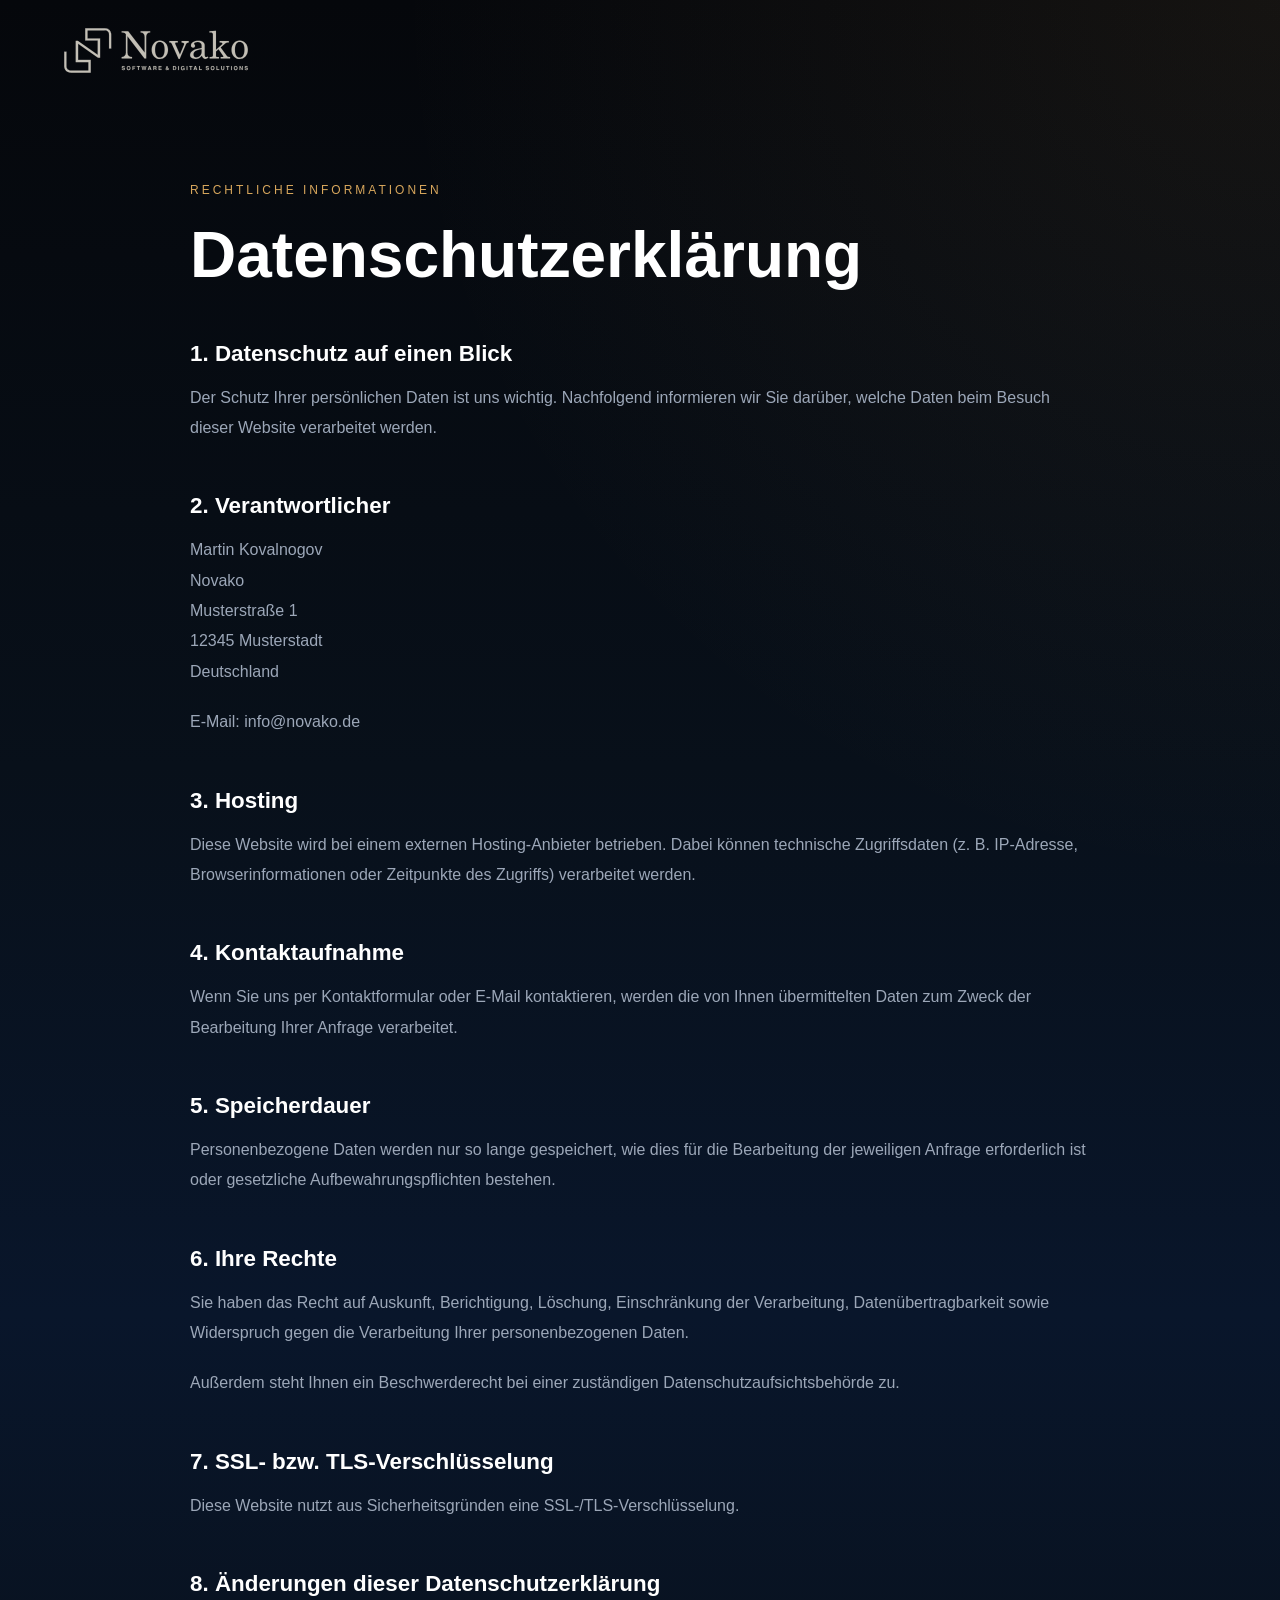
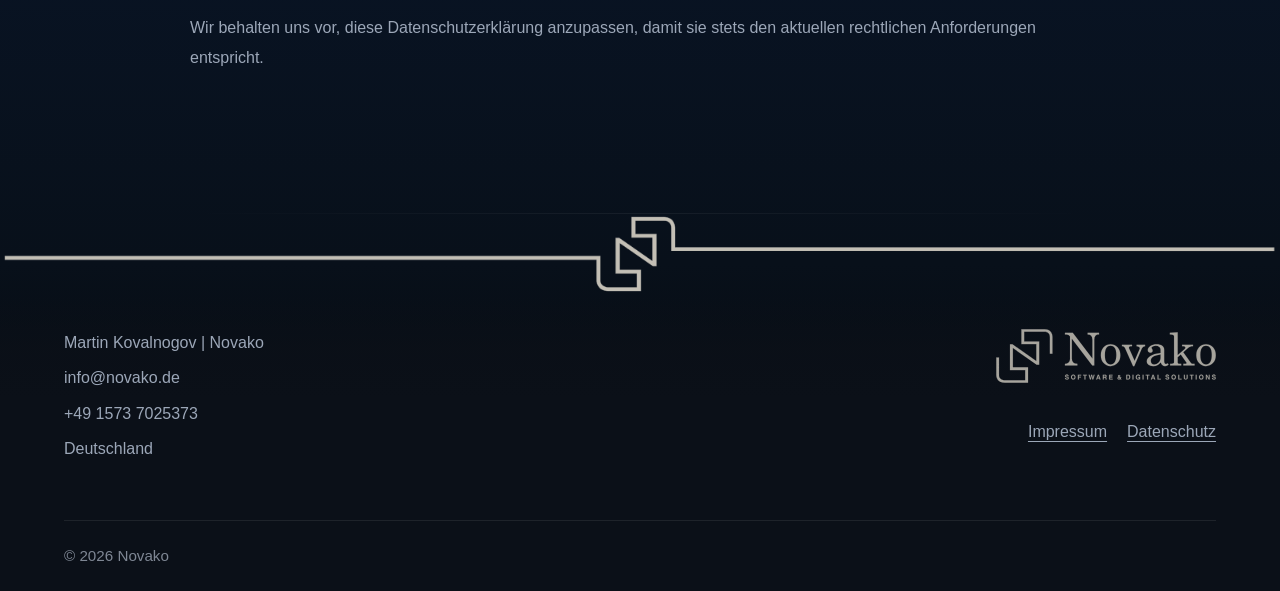
==== datenschutz.html @ 10e4d419 "Add files via upload" ====
<!DOCTYPE html>
<html lang="de">
<head>
    <meta charset="UTF-8">
    <meta name="viewport" content="width=device-width, initial-scale=1.0">
    <title>Datenschutzerklärung | Novako</title>

    <link rel="stylesheet" href="index.css">
</head>
<body>

<header class="header">

    <div class="container header-container">

        <a href="index.html" class="logo">
            <img src="bilder/novako-logo-vektorisiert.svg" alt="Novako">
        </a>

    </div>

</header>

<section class="legal-page">

    <div class="container legal-container">

        <span class="section-label">
            RECHTLICHE INFORMATIONEN
        </span>

        <h1>Datenschutzerklärung</h1>

        <div class="legal-content">

            <h2>1. Datenschutz auf einen Blick</h2>

            <p>
                Der Schutz Ihrer persönlichen Daten ist uns wichtig.
                Nachfolgend informieren wir Sie darüber, welche Daten
                beim Besuch dieser Website verarbeitet werden.
            </p>

            <h2>2. Verantwortlicher</h2>

            <p>
                Martin Kovalnogov<br>
                Novako<br>
                Musterstraße 1<br>
                12345 Musterstadt<br>
                Deutschland
            </p>

            <p>
                E-Mail: info@novako.de
            </p>

            <h2>3. Hosting</h2>

            <p>
                Diese Website wird bei einem externen Hosting-Anbieter
                betrieben. Dabei können technische Zugriffsdaten
                (z. B. IP-Adresse, Browserinformationen oder Zeitpunkte
                des Zugriffs) verarbeitet werden.
            </p>

            <h2>4. Kontaktaufnahme</h2>

            <p>
                Wenn Sie uns per Kontaktformular oder E-Mail kontaktieren,
                werden die von Ihnen übermittelten Daten zum Zweck der
                Bearbeitung Ihrer Anfrage verarbeitet.
            </p>

            <h2>5. Speicherdauer</h2>

            <p>
                Personenbezogene Daten werden nur so lange gespeichert,
                wie dies für die Bearbeitung der jeweiligen Anfrage
                erforderlich ist oder gesetzliche Aufbewahrungspflichten
                bestehen.
            </p>

            <h2>6. Ihre Rechte</h2>

            <p>
                Sie haben das Recht auf Auskunft, Berichtigung,
                Löschung, Einschränkung der Verarbeitung,
                Datenübertragbarkeit sowie Widerspruch gegen die
                Verarbeitung Ihrer personenbezogenen Daten.
            </p>

            <p>
                Außerdem steht Ihnen ein Beschwerderecht bei einer
                zuständigen Datenschutzaufsichtsbehörde zu.
            </p>

            <h2>7. SSL- bzw. TLS-Verschlüsselung</h2>

            <p>
                Diese Website nutzt aus Sicherheitsgründen eine
                SSL-/TLS-Verschlüsselung.
            </p>

            <h2>8. Änderungen dieser Datenschutzerklärung</h2>

            <p>
                Wir behalten uns vor, diese Datenschutzerklärung
                anzupassen, damit sie stets den aktuellen rechtlichen
                Anforderungen entspricht.
            </p>

        </div>

    </div>

</section>

<!-- FOOTER DIVIDER -->

    <div class="footer-divider">
        <img src="bilder/doc-fußzeile-novako.png" alt="">
    </div>

    <!-- FOOTER -->

    <footer>

    <div class="container footer-main">

        <div class="footer-left">

            <p>Martin Kovalnogov | Novako</p>
            <p>info@novako.de</p>
            <p>+49 1573 7025373</p>
            <p>Deutschland</p>

        </div>

        <div class="footer-right">

            <img src="bilder/novako-logo-vektorisiert.svg" alt="Novako">

            <div class="footer-right-links">
                <a href="impressum.html">Impressum</a>
                <a href="datenschutz.html">Datenschutz</a>
            </div>

        </div>

    </div>

    <div class="footer-bottom">

        <div class="container">
            <p>© 2026 Novako</p>
        </div>

    </div>

</footer>

</body>
</html>
---- index.css ----
/* ========================================
   RESET
======================================== */

*{
    margin:0;
    padding:0;
    box-sizing:border-box;
}

html{
    scroll-behavior:smooth;
}

/* ========================================
   HEADER
======================================== */

.header{
    position:absolute;
    top:0;
    left:0;
    width:100%;
    z-index:100;
}

.header-container{
    display:flex;
    align-items:center;
    height:100px;
}

.logo{
    display:flex;
    align-items:center;
}

.logo img{
    height:45px;
    width:auto;
}

body{

    font-family:"Segoe UI",sans-serif;

    background:
        radial-gradient(
            circle at top right,
            rgba(215,166,92,.08),
            transparent 35%
        ),

        linear-gradient(
            180deg,
            #05070b 0%,
            #08101a 35%,
            #09162b 60%,
            #08101a 85%,
            #05070b 100%
        );

    color:#fff;

    line-height:1.7;

    overflow-x:hidden;
}

/* ========================================
   GLOBAL
======================================== */

:root{

    --bg:#05070b;
    --bg-secondary:#0b1018;

    --card:#0c121c;

    --gold:#d7a65c;
    --gold-hover:#e0b675;

    --text:#ffffff;
    --text-secondary:#9ca7b8;

    --border:rgba(255,255,255,0.08);

    --container:1300px;
}

.problems,
.services,
.approach,
.why-novako{
    background:none;
}

.container{
    width:min(90%, var(--container));
    margin:auto;
}

section{
    padding:120px 0;
    position:relative;
}

section::after{

    content:"";

    position:absolute;

    bottom:0;
    left:50%;

    transform:translateX(-50%);

    width:70%;

    height:1px;

    background:
    linear-gradient(
        90deg,
        transparent,
        rgba(255,255,255,.06),
        transparent
    );
}

.section-label{
    display:block;
    color:var(--gold);
    font-size:.75rem;
    letter-spacing:3px;
    margin-bottom:20px;
}

h1{
    font-size:clamp(3rem,5vw,5rem);
    line-height:1.1;
    font-weight:700;
}

h2{
    font-size:clamp(2rem,3vw,3rem);
    line-height:1.2;
    margin-bottom:25px;
}

h3{
    font-size:1.2rem;
    margin-bottom:15px;
}

span{
    transition:.3s;
}

h1 span,
h2 span{
    color:var(--gold);
}

p{
    color:var(--text-secondary);
}

img{
    width:100%;
    display:block;
}

/* ========================================
   HERO
======================================== */

.hero{
    min-height:100vh;
    display:flex;
    align-items:center;
    position:relative;
}

.hero::before{
    content:"";
    position:absolute;
    inset:0;

    background:
    radial-gradient(circle at top right,
    rgba(215,166,92,.15),
    transparent 35%);

    pointer-events:none;
}

.hero-kicker{

    display:block;

    color:var(--gold);

    font-size:.85rem;

    letter-spacing:3px;

    margin-bottom:25px;

    font-weight:600;
}

.hero h1{

    font-size:clamp(3rem, 4.5vw, 5rem);

    line-height:1.05;

    max-width:700px;
}

.hero-content{
    display:grid;
    grid-template-columns:1fr 1fr;
    gap:80px;
    align-items:center;
}

.hero-text p{
    max-width:650px;
    margin:30px 0;
    font-size:1.1rem;
}

.hero-buttons{
    display:flex;
    gap:20px;
    margin-bottom:40px;
}

.btn-primary{

    display:inline-flex;
    align-items:center;
    justify-content:center;

    padding:18px 34px;

    background:var(--gold);

    color:#05070b;

    text-decoration:none;

    font-weight:700;

    border-radius:14px;

    box-shadow:
        0 10px 30px rgba(215,166,92,.18);

    transition:.3s;
}

.btn-primary:hover{

    background:var(--gold-hover);

    transform:translateY(-2px);

    box-shadow:
        0 16px 40px rgba(215,166,92,.25);
}

.btn-secondary{

    display:inline-flex;
    align-items:center;

    padding:18px 28px;

    background:
        rgba(255,255,255,.02);

    border:1px solid rgba(255,255,255,.08);

    color:#d5dbe4;

    text-decoration:none;

    border-radius:14px;

    backdrop-filter:blur(10px);

    transition:.3s;
}

.btn-secondary:hover{

    transform:translateY(-2px);

    border-color:
        rgba(215,166,92,.25);

    color:#fff;

    background:
        rgba(255,255,255,.04);
}

.hero-benefits{
    display:flex;
    gap:30px;
    flex-wrap:wrap;
}

.hero-benefits span{
    color:var(--text-secondary);
    font-size:.95rem;
}

.hero-image{
    display:flex;
    justify-content:center;
    align-items:center;
}

.hero-image img{
    width:60%;
    max-width:500px;
}

/* ========================================
   PROBLEMS
======================================== */

.problems .service-card{

    border-top:3px solid #8f4c4c;
}

.problems .service-card:hover{

    border-top-color:#b96363;

    border-right-color:rgba(185,99,99,.3);
    border-bottom-color:rgba(185,99,99,.3);
    border-left-color:rgba(185,99,99,.3);
}

/* ========================================
   SERVICES
======================================== */

.services h2{
    text-align:left;
    margin-bottom:70px;
}

.services .section-label{
    text-align:left;
}

.service-grid{
    display:grid;
    grid-template-columns:repeat(4,1fr);
    gap:25px;
}

.service-card{

    background:
    linear-gradient(
        180deg,
        rgba(255,255,255,.02),
        rgba(255,255,255,.01)
    );

    border:1px solid var(--border);
    border-top:3px solid var(--gold);

    border-radius:18px;

    padding:40px 35px;

    text-align:left;

    transition:.3s;
}

.service-card:hover{

    transform:translateY(-8px);

    border-top-color:var(--gold-hover);

    border-right-color:rgba(215,166,92,.3);
    border-bottom-color:rgba(215,166,92,.3);
    border-left-color:rgba(215,166,92,.3);
}

.service-card h3{

    font-size:1.45rem;

    line-height:1.35;

    margin-bottom:20px;

    color:#fff;
}

.service-card p{

    font-size:1rem;

    color:var(--text-secondary);

    line-height:1.8;
}

/* ========================================
   APPROACH
======================================== */

.approach-grid{

    display:grid;
    grid-template-columns:1fr 1fr;

    gap:100px;

    align-items:start;
}

.approach-content p{

    max-width:550px;

    margin-top:30px;

    font-size:1.05rem;
}

.approach-process{

    display:flex;
    flex-direction:column;

    gap:25px;
}

.process-card{

    display:flex;

    align-items:center;

    gap:25px;

    padding:30px;

    border:1px solid var(--border);

    border-radius:18px;

    background:
    linear-gradient(
        180deg,
        rgba(255,255,255,.02),
        rgba(255,255,255,.01)
    );

    transition:.3s;
}

.process-card:hover{

    transform:translateY(-4px);

    border-color:
    rgba(215,166,92,.3);
}

.process-number{

    color:rgba(215,166,92,.85);

    font-size:3rem;

    font-weight:800;

    line-height:1;

    min-width:80px;
}

.process-card h3{

    margin-bottom:8px;

    color:#fff;
}

.process-card p{

    color:var(--text-secondary);

    margin:0;
}

.approach-benefits{

    margin-top:40px;

    display:flex;
    flex-direction:column;
    gap:16px;
}

.benefit-item{

    color:#d7a65c;

    font-weight:600;

    font-size:1rem;
}

/* ========================================
   WARUM NOVAKO
======================================== */
.why-novako .service-grid{
    margin-top:50px;
}

.why-intro{
    max-width:900px;
    margin-bottom:60px;
}

.why-novako h2{
    margin-bottom:30px;
}

.why-novako .service-card{

    border-top:3px solid #4f7f69;
}

.why-novako .service-card:hover{

    border-top-color:#67a286;

    border-right-color:rgba(103,162,134,.3);
    border-bottom-color:rgba(103,162,134,.3);
    border-left-color:rgba(103,162,134,.3);
}

/* ========================================
   CONTACT
======================================== */

.contact-grid{
    display:grid;
    grid-template-columns:1fr 1fr;
    gap:70px;
}

.contact-details{
    margin-top:40px;
}

.contact-details div{
    margin-bottom:30px;
}

.contact-details h4{
    margin-bottom:8px;
    color:var(--gold);
}

.contact-form{

    display:grid;
    grid-template-columns:1fr 1fr;
    gap:18px;
}

.contact-form input,
.contact-form textarea{

    background:var(--card);

    border:1px solid var(--border);

    color:white;

    padding:18px;

    border-radius:10px;

    outline:none;
}

.contact-form input:focus,
.contact-form textarea:focus{
    border-color:rgba(215,166,92,.4);
}

.contact-form textarea{
    grid-column:1 / -1;
    resize:none;
}

.contact-form button{

    grid-column:1 / -1;

    background: rgb(255, 221, 147);

    border:none;

    padding:18px;

    border-radius:10px;

    font-weight:600;

    cursor:pointer;
}

.contact-form button:hover{
    background:var(--gold-hover);
}

/* ========================================
   FOOTER DIVIDER
======================================== */

.contact::after{
    display:none;
}

.footer-divider{
    width:100%;
    margin:0;
    line-height:0;
}

.footer-divider img{
    width:100%;
    height:auto;
    display:block;
}

/* ========================================
   FOOTER
======================================== */

footer{

    background:
    linear-gradient(
        180deg,
        rgba(11,16,24,0) 0%,
        rgba(11,16,24,.35) 8%,
        rgba(11,16,24,.75) 18%,
        #0b1018 35%,
        #0b1018 100%
    );
}

.footer-main{

    display:flex;
    justify-content:space-between;
    align-items:flex-start;

    padding:35px 0 50px;

    border-bottom:1px solid var(--border);
}

.footer-left p{

    color:var(--text-secondary);
    margin-bottom:8px;
}

.footer-links a:hover{
    color:var(--gold);
}

.footer-right{

    display:flex;
    flex-direction:column;
    align-items:flex-end;
}

.footer-right img{
    width:220px;
    height:auto;

    opacity:.85;

    margin-bottom:35px;
}

.footer-right-links{

    display:flex;
    gap:20px;
}

.footer-right-links a{

    color:var(--text-secondary);

    text-decoration:underline;
    text-underline-offset:4px;

    transition:.3s;
}

.footer-right-links a:hover{
    color:var(--gold);
}

.footer-bottom{

    padding:22px 0;
}

.footer-bottom p{

    color:#7f8794;
    font-size:.95rem;
}

/* ========================================
   RESPONSIVE
======================================== */

@media(max-width:1100px){

    .hero-content{
        grid-template-columns:1fr;
        gap:40px;
    }

    .hero-image{
        order:2;
    }

    .hero-image img{
        width:280px;
        max-width:60vw;
    }

    .contact-grid{
        grid-template-columns:1fr;
    }

    .service-grid{
        grid-template-columns:repeat(2,1fr);
    }

    .testimonial-grid{
        grid-template-columns:1fr;
    }

    .approach-grid{

    grid-template-columns:1fr;

    gap:50px;
}
}

@media(max-width:768px){

    .logo img{
        height:35px;
    }

    .header-container{
        height:70px;
    }

    .hero{
        min-height:auto;
        padding-top:140px;
    }

    .hero-image{
        display:none;
    }
    
    .hero-benefits{
        flex-direction:column;
        gap:12px;
        align-items:flex-start;
    }

    section{
        padding:80px 0;
    }

    .service-grid{
        grid-template-columns:1fr;
    }

    .contact-form{
        grid-template-columns:1fr;
    }

    .hero-buttons{
        flex-direction:column;
    }

    .approach-image{
        display:none;
    }

    .partner-logos{
        justify-content:center;
    }

    .footer-content{
        flex-direction:column;
        gap:20px;
    }

    h1{
        font-size:3rem;
    }

     .footer-main{

        flex-direction:column;
        gap:40px;
    }

    .footer-right img{
        width:180px;
    }

    .footer-links{
        flex-direction:column;
        gap:10px;
    }
}

/* ========================================
   LEGAL PAGES
======================================== */

.legal-page{

    min-height:100vh;

    padding-top:180px;
    padding-bottom:120px;
}

.legal-container{

    max-width:900px;
}

.legal-content{

    margin-top:50px;
}

.legal-content h2{

    margin-top:50px;
    margin-bottom:15px;

    font-size:1.4rem;
}

.legal-content p{

    margin-bottom:20px;

    line-height:1.9;
}
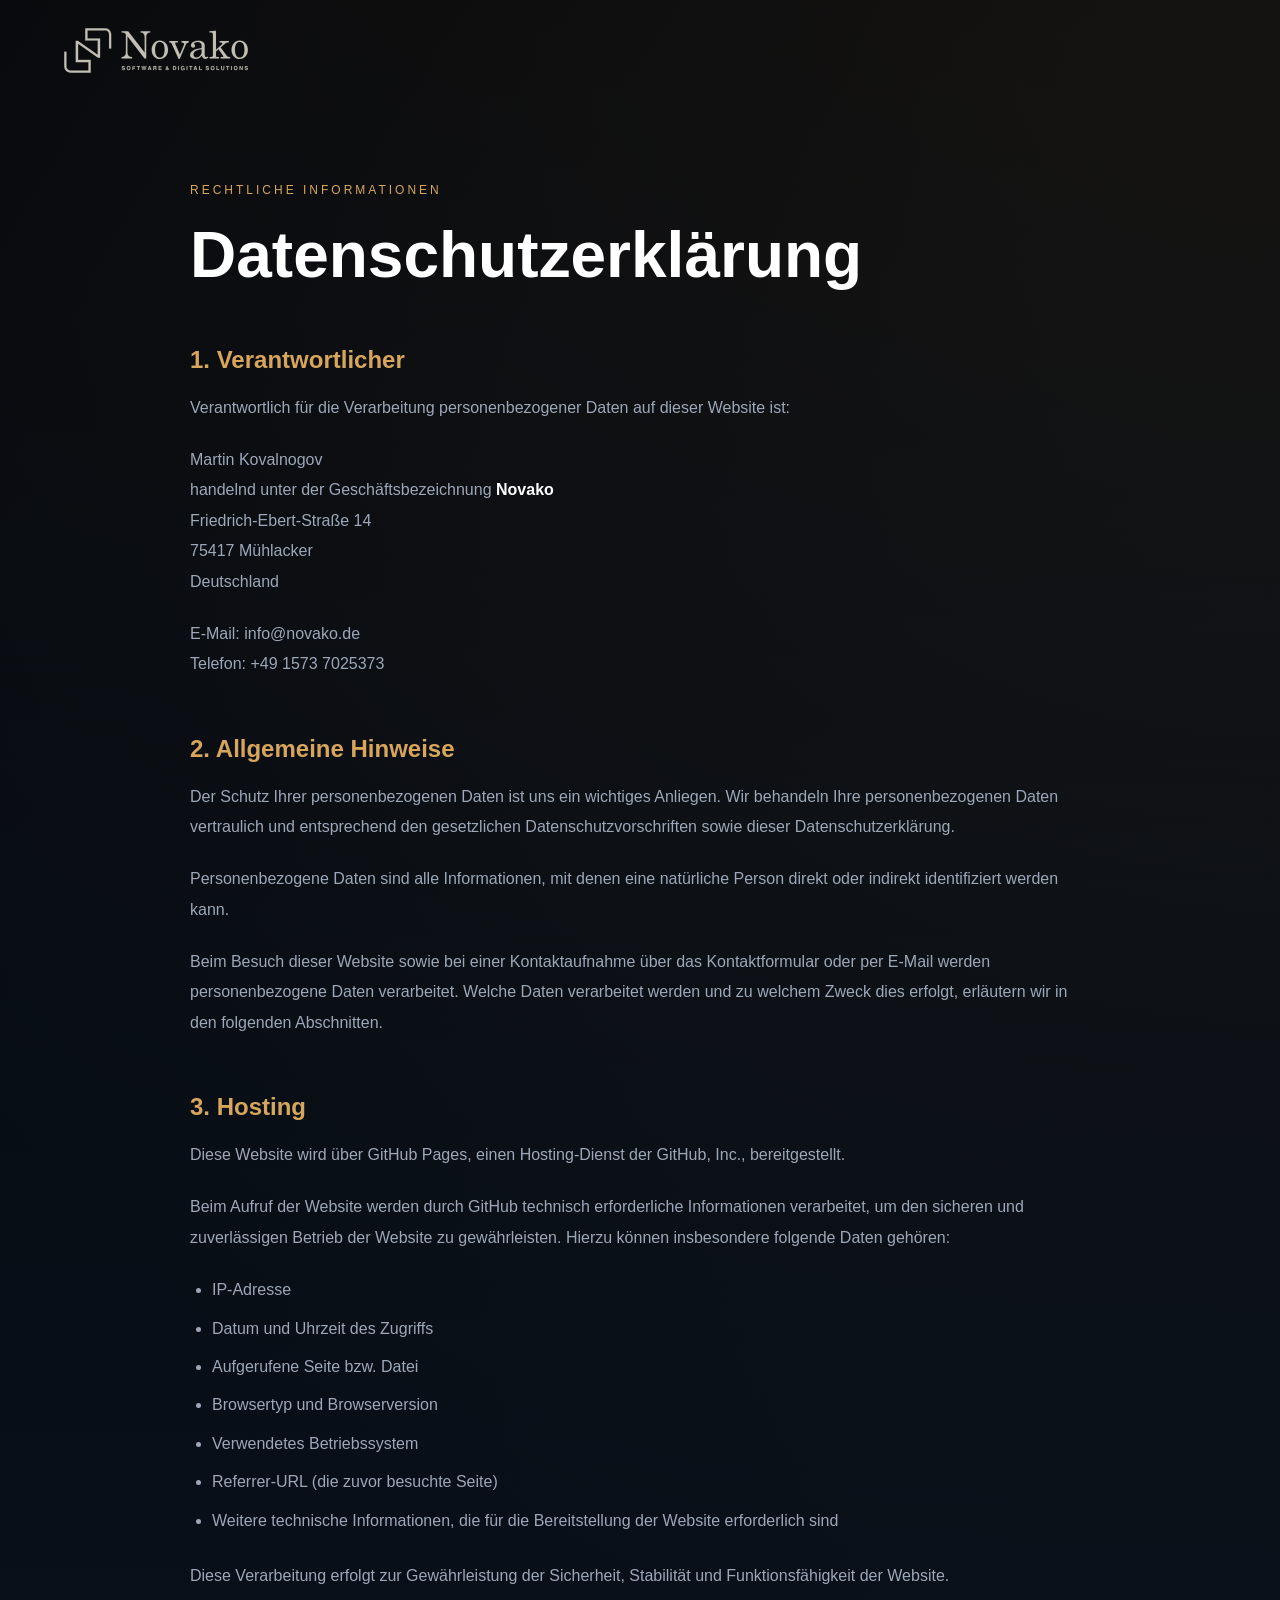
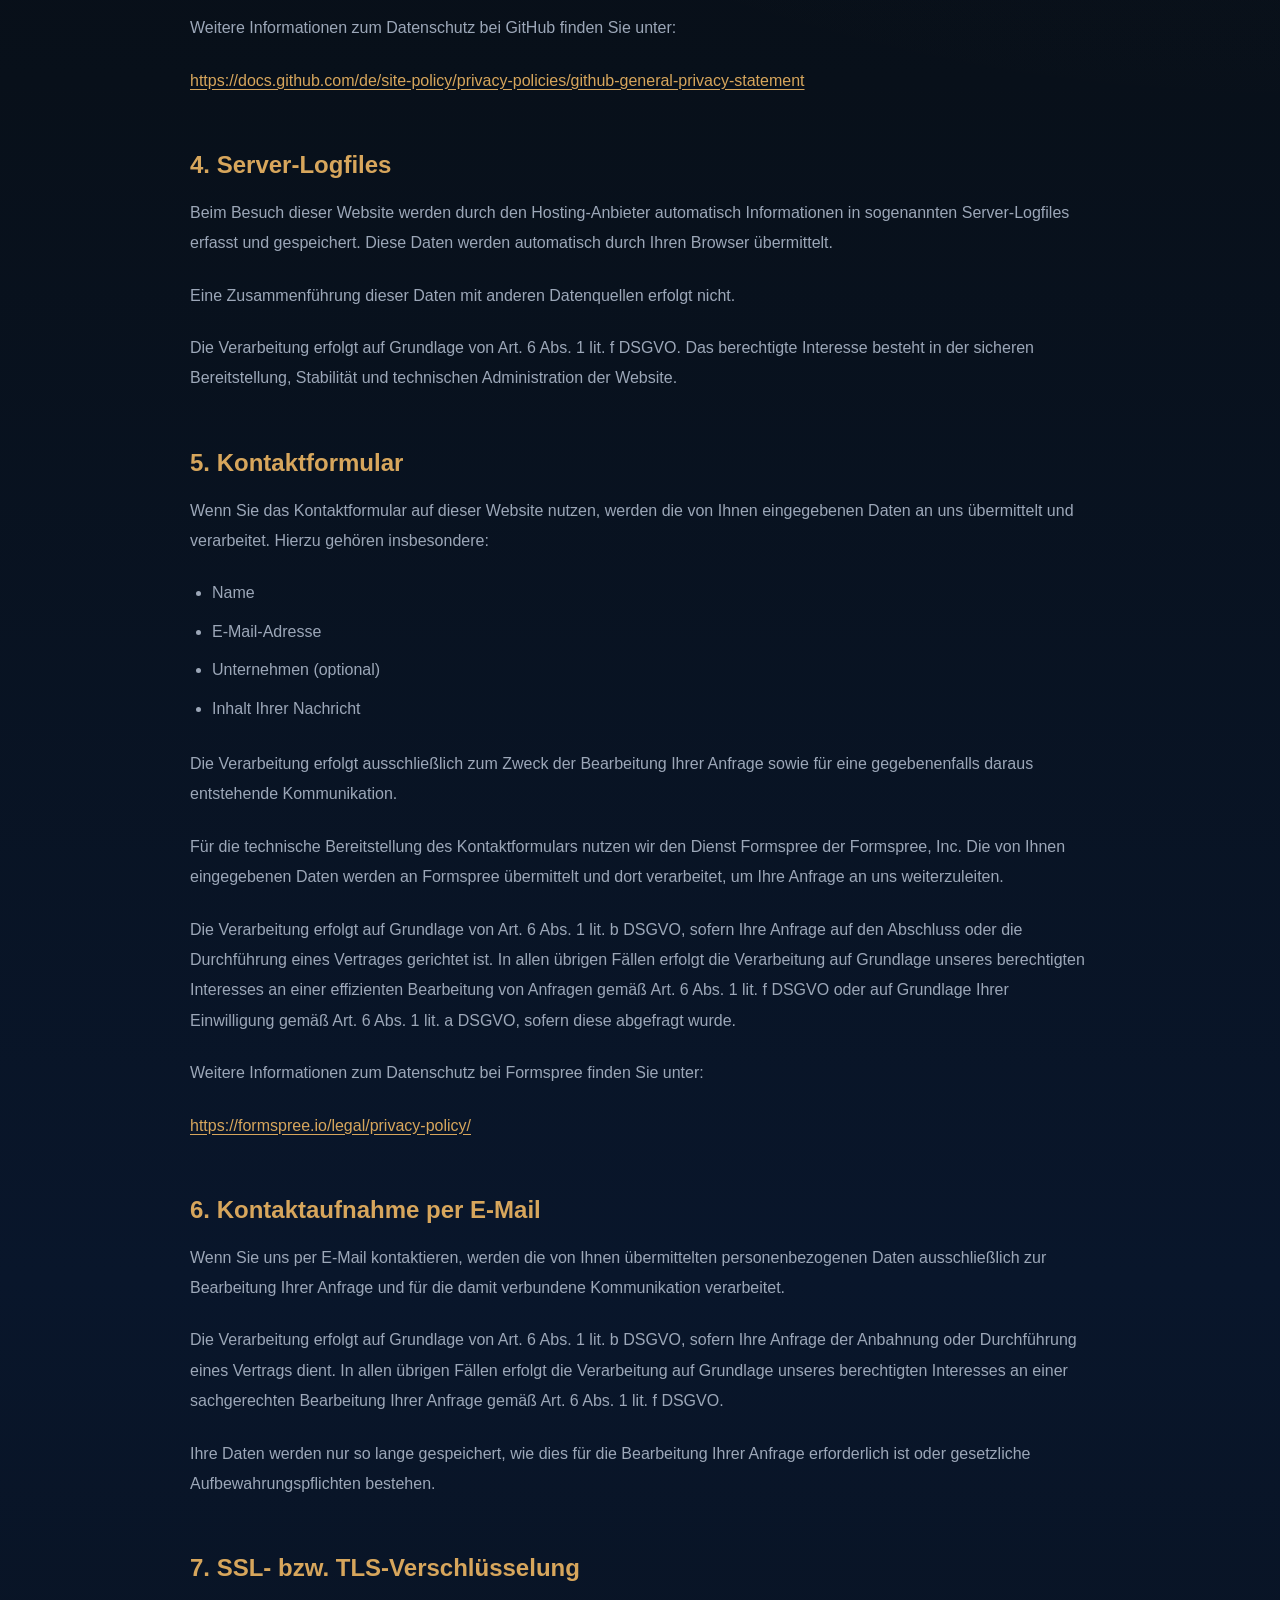
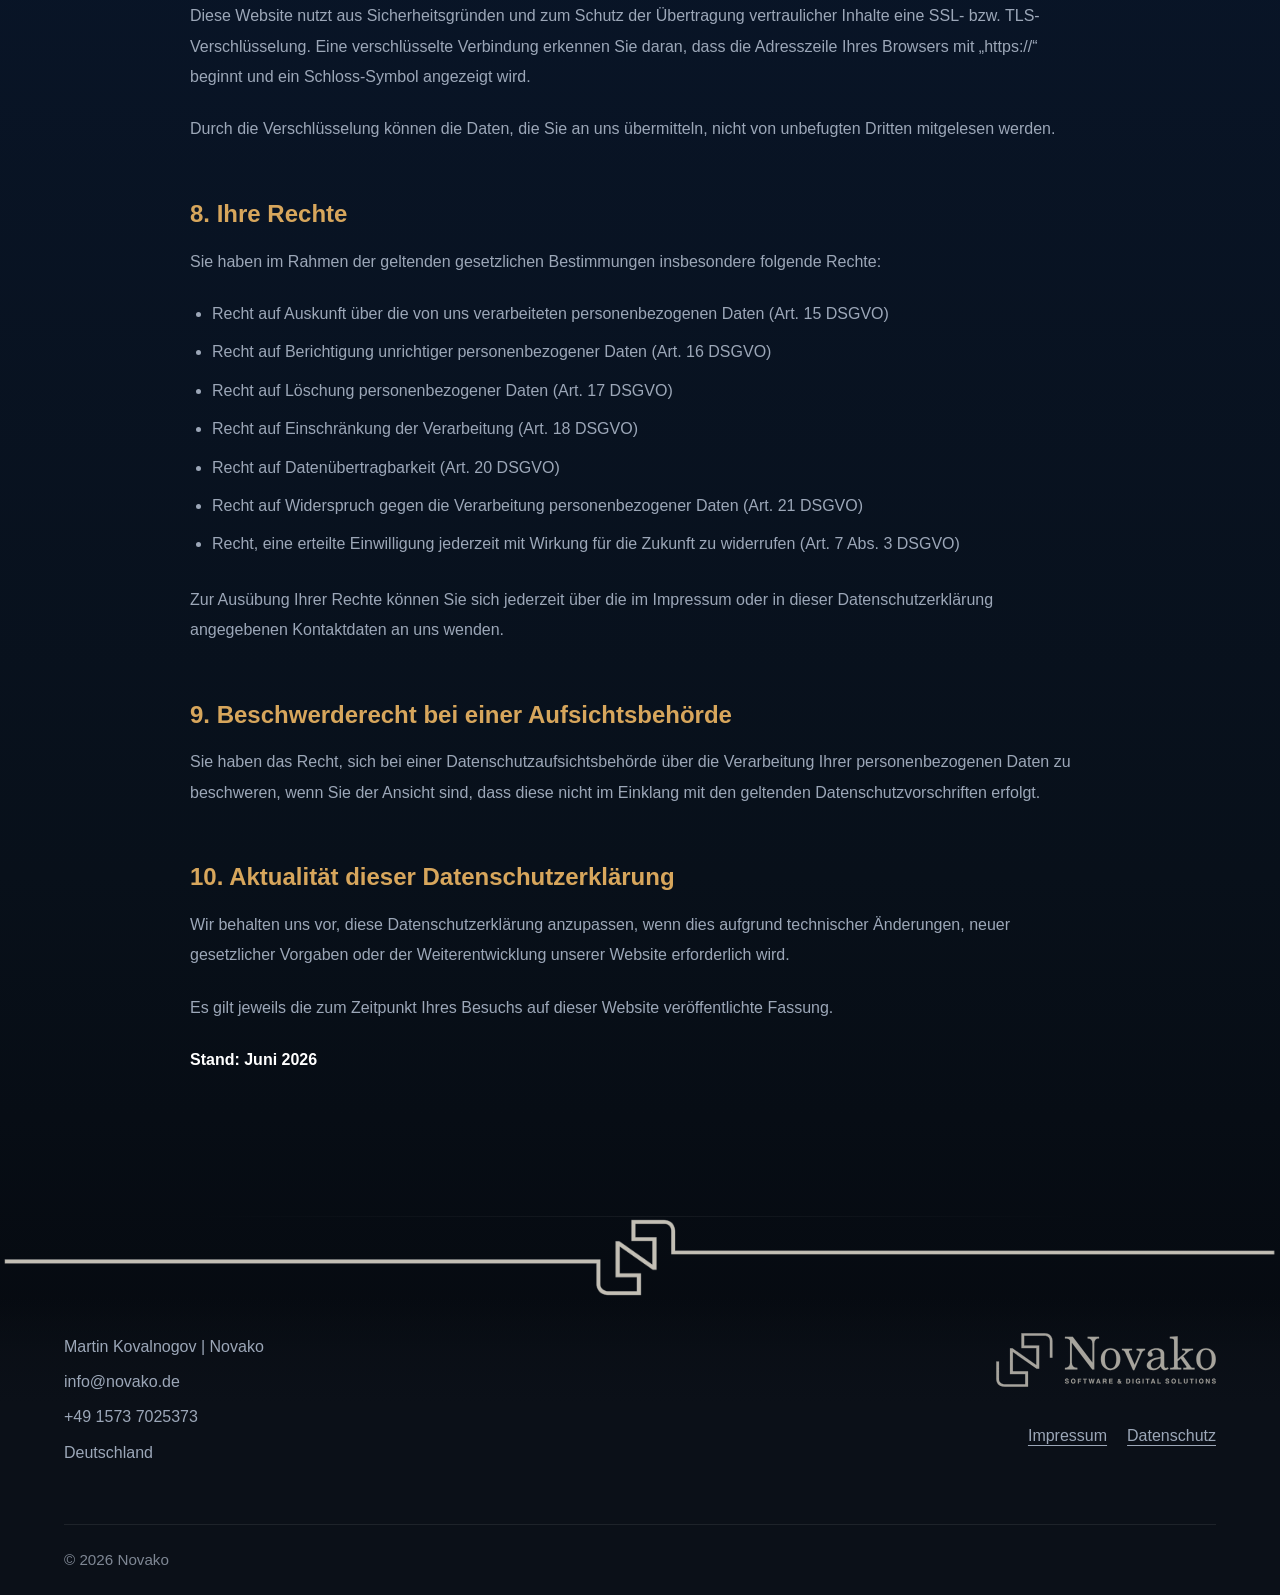
==== commit 48cbf993: "Update datenschutz.html" ====
--- a/datenschutz.html
+++ b/datenschutz.html
@@ -33,84 +33,234 @@
 
         <div class="legal-content">
 
-            <h2>1. Datenschutz auf einen Blick</h2>
-
-            <p>
-                Der Schutz Ihrer persönlichen Daten ist uns wichtig.
-                Nachfolgend informieren wir Sie darüber, welche Daten
-                beim Besuch dieser Website verarbeitet werden.
-            </p>
-
-            <h2>2. Verantwortlicher</h2>
-
-            <p>
-                Martin Kovalnogov<br>
-                Novako<br>
-                Musterstraße 1<br>
-                12345 Musterstadt<br>
-                Deutschland
-            </p>
-
-            <p>
-                E-Mail: info@novako.de
-            </p>
-
-            <h2>3. Hosting</h2>
-
-            <p>
-                Diese Website wird bei einem externen Hosting-Anbieter
-                betrieben. Dabei können technische Zugriffsdaten
-                (z. B. IP-Adresse, Browserinformationen oder Zeitpunkte
-                des Zugriffs) verarbeitet werden.
-            </p>
-
-            <h2>4. Kontaktaufnahme</h2>
-
-            <p>
-                Wenn Sie uns per Kontaktformular oder E-Mail kontaktieren,
-                werden die von Ihnen übermittelten Daten zum Zweck der
-                Bearbeitung Ihrer Anfrage verarbeitet.
-            </p>
-
-            <h2>5. Speicherdauer</h2>
-
-            <p>
-                Personenbezogene Daten werden nur so lange gespeichert,
-                wie dies für die Bearbeitung der jeweiligen Anfrage
-                erforderlich ist oder gesetzliche Aufbewahrungspflichten
-                bestehen.
-            </p>
-
-            <h2>6. Ihre Rechte</h2>
-
-            <p>
-                Sie haben das Recht auf Auskunft, Berichtigung,
-                Löschung, Einschränkung der Verarbeitung,
-                Datenübertragbarkeit sowie Widerspruch gegen die
-                Verarbeitung Ihrer personenbezogenen Daten.
-            </p>
-
-            <p>
-                Außerdem steht Ihnen ein Beschwerderecht bei einer
-                zuständigen Datenschutzaufsichtsbehörde zu.
-            </p>
-
-            <h2>7. SSL- bzw. TLS-Verschlüsselung</h2>
-
-            <p>
-                Diese Website nutzt aus Sicherheitsgründen eine
-                SSL-/TLS-Verschlüsselung.
-            </p>
-
-            <h2>8. Änderungen dieser Datenschutzerklärung</h2>
-
-            <p>
-                Wir behalten uns vor, diese Datenschutzerklärung
-                anzupassen, damit sie stets den aktuellen rechtlichen
-                Anforderungen entspricht.
-            </p>
-
-        </div>
+    <h2>1. Verantwortlicher</h2>
+
+    <p>
+        Verantwortlich für die Verarbeitung personenbezogener Daten auf dieser Website ist:
+    </p>
+
+    <p>
+        Martin Kovalnogov<br>
+        handelnd unter der Geschäftsbezeichnung <strong>Novako</strong><br>
+        Friedrich-Ebert-Straße 14<br>
+        75417 Mühlacker<br>
+        Deutschland
+    </p>
+
+    <p>
+        E-Mail: info@novako.de<br>
+        Telefon: +49 1573 7025373
+    </p>
+
+    <h2>2. Allgemeine Hinweise</h2>
+
+    <p>
+        Der Schutz Ihrer personenbezogenen Daten ist uns ein wichtiges Anliegen.
+        Wir behandeln Ihre personenbezogenen Daten vertraulich und entsprechend
+        den gesetzlichen Datenschutzvorschriften sowie dieser Datenschutzerklärung.
+    </p>
+
+    <p>
+        Personenbezogene Daten sind alle Informationen, mit denen eine natürliche
+        Person direkt oder indirekt identifiziert werden kann.
+    </p>
+
+    <p>
+        Beim Besuch dieser Website sowie bei einer Kontaktaufnahme über das
+        Kontaktformular oder per E-Mail werden personenbezogene Daten verarbeitet.
+        Welche Daten verarbeitet werden und zu welchem Zweck dies erfolgt,
+        erläutern wir in den folgenden Abschnitten.
+    </p>
+
+    <h2>3. Hosting</h2>
+
+    <p>
+        Diese Website wird über GitHub Pages, einen Hosting-Dienst der GitHub, Inc.,
+        bereitgestellt.
+    </p>
+
+    <p>
+        Beim Aufruf der Website werden durch GitHub technisch erforderliche
+        Informationen verarbeitet, um den sicheren und zuverlässigen Betrieb
+        der Website zu gewährleisten. Hierzu können insbesondere folgende
+        Daten gehören:
+    </p>
+
+    <ul>
+        <li>IP-Adresse</li>
+        <li>Datum und Uhrzeit des Zugriffs</li>
+        <li>Aufgerufene Seite bzw. Datei</li>
+        <li>Browsertyp und Browserversion</li>
+        <li>Verwendetes Betriebssystem</li>
+        <li>Referrer-URL (die zuvor besuchte Seite)</li>
+        <li>Weitere technische Informationen, die für die Bereitstellung der Website erforderlich sind</li>
+    </ul>
+
+    <p>
+        Diese Verarbeitung erfolgt zur Gewährleistung der Sicherheit,
+        Stabilität und Funktionsfähigkeit der Website.
+    </p>
+
+    <p>
+        Weitere Informationen zum Datenschutz bei GitHub finden Sie unter:
+    </p>
+
+    <p>
+        <a href="https://docs.github.com/de/site-policy/privacy-policies/github-general-privacy-statement" target="_blank" rel="noopener noreferrer">
+            https://docs.github.com/de/site-policy/privacy-policies/github-general-privacy-statement
+        </a>
+    </p>
+
+    <h2>4. Server-Logfiles</h2>
+
+    <p>
+        Beim Besuch dieser Website werden durch den Hosting-Anbieter automatisch
+        Informationen in sogenannten Server-Logfiles erfasst und gespeichert.
+        Diese Daten werden automatisch durch Ihren Browser übermittelt.
+    </p>
+
+    <p>
+        Eine Zusammenführung dieser Daten mit anderen Datenquellen erfolgt nicht.
+    </p>
+
+    <p>
+        Die Verarbeitung erfolgt auf Grundlage von Art. 6 Abs. 1 lit. f DSGVO.
+        Das berechtigte Interesse besteht in der sicheren Bereitstellung,
+        Stabilität und technischen Administration der Website.
+    </p>
+
+    <h2>5. Kontaktformular</h2>
+
+    <p>
+        Wenn Sie das Kontaktformular auf dieser Website nutzen, werden die von
+        Ihnen eingegebenen Daten an uns übermittelt und verarbeitet.
+        Hierzu gehören insbesondere:
+    </p>
+
+    <ul>
+        <li>Name</li>
+        <li>E-Mail-Adresse</li>
+        <li>Unternehmen (optional)</li>
+        <li>Inhalt Ihrer Nachricht</li>
+    </ul>
+
+    <p>
+        Die Verarbeitung erfolgt ausschließlich zum Zweck der Bearbeitung Ihrer
+        Anfrage sowie für eine gegebenenfalls daraus entstehende Kommunikation.
+    </p>
+
+    <p>
+        Für die technische Bereitstellung des Kontaktformulars nutzen wir den
+        Dienst Formspree der Formspree, Inc. Die von Ihnen eingegebenen Daten
+        werden an Formspree übermittelt und dort verarbeitet, um Ihre Anfrage
+        an uns weiterzuleiten.
+    </p>
+
+    <p>
+        Die Verarbeitung erfolgt auf Grundlage von Art. 6 Abs. 1 lit. b DSGVO,
+        sofern Ihre Anfrage auf den Abschluss oder die Durchführung eines
+        Vertrages gerichtet ist. In allen übrigen Fällen erfolgt die Verarbeitung
+        auf Grundlage unseres berechtigten Interesses an einer effizienten
+        Bearbeitung von Anfragen gemäß Art. 6 Abs. 1 lit. f DSGVO oder auf
+        Grundlage Ihrer Einwilligung gemäß Art. 6 Abs. 1 lit. a DSGVO,
+        sofern diese abgefragt wurde.
+    </p>
+
+    <p>
+        Weitere Informationen zum Datenschutz bei Formspree finden Sie unter:
+    </p>
+
+    <p>
+        <a href="https://formspree.io/legal/privacy-policy/" target="_blank" rel="noopener noreferrer">
+            https://formspree.io/legal/privacy-policy/
+        </a>
+    </p>
+
+    <h2>6. Kontaktaufnahme per E-Mail</h2>
+
+    <p>
+        Wenn Sie uns per E-Mail kontaktieren, werden die von Ihnen übermittelten
+        personenbezogenen Daten ausschließlich zur Bearbeitung Ihrer Anfrage
+        und für die damit verbundene Kommunikation verarbeitet.
+    </p>
+
+    <p>
+        Die Verarbeitung erfolgt auf Grundlage von Art. 6 Abs. 1 lit. b DSGVO,
+        sofern Ihre Anfrage der Anbahnung oder Durchführung eines Vertrags dient.
+        In allen übrigen Fällen erfolgt die Verarbeitung auf Grundlage unseres
+        berechtigten Interesses an einer sachgerechten Bearbeitung Ihrer Anfrage
+        gemäß Art. 6 Abs. 1 lit. f DSGVO.
+    </p>
+
+    <p>
+        Ihre Daten werden nur so lange gespeichert, wie dies für die Bearbeitung
+        Ihrer Anfrage erforderlich ist oder gesetzliche Aufbewahrungspflichten
+        bestehen.
+    </p>
+
+    <h2>7. SSL- bzw. TLS-Verschlüsselung</h2>
+
+    <p>
+        Diese Website nutzt aus Sicherheitsgründen und zum Schutz der Übertragung
+        vertraulicher Inhalte eine SSL- bzw. TLS-Verschlüsselung. Eine verschlüsselte
+        Verbindung erkennen Sie daran, dass die Adresszeile Ihres Browsers mit
+        „https://“ beginnt und ein Schloss-Symbol angezeigt wird.
+    </p>
+
+    <p>
+        Durch die Verschlüsselung können die Daten, die Sie an uns übermitteln,
+        nicht von unbefugten Dritten mitgelesen werden.
+    </p>
+
+    <h2>8. Ihre Rechte</h2>
+
+    <p>
+        Sie haben im Rahmen der geltenden gesetzlichen Bestimmungen insbesondere
+        folgende Rechte:
+    </p>
+
+    <ul>
+        <li>Recht auf Auskunft über die von uns verarbeiteten personenbezogenen Daten (Art. 15 DSGVO)</li>
+        <li>Recht auf Berichtigung unrichtiger personenbezogener Daten (Art. 16 DSGVO)</li>
+        <li>Recht auf Löschung personenbezogener Daten (Art. 17 DSGVO)</li>
+        <li>Recht auf Einschränkung der Verarbeitung (Art. 18 DSGVO)</li>
+        <li>Recht auf Datenübertragbarkeit (Art. 20 DSGVO)</li>
+        <li>Recht auf Widerspruch gegen die Verarbeitung personenbezogener Daten (Art. 21 DSGVO)</li>
+        <li>Recht, eine erteilte Einwilligung jederzeit mit Wirkung für die Zukunft zu widerrufen (Art. 7 Abs. 3 DSGVO)</li>
+    </ul>
+
+    <p>
+        Zur Ausübung Ihrer Rechte können Sie sich jederzeit über die im Impressum
+        oder in dieser Datenschutzerklärung angegebenen Kontaktdaten an uns wenden.
+    </p>
+
+    <h2>9. Beschwerderecht bei einer Aufsichtsbehörde</h2>
+
+    <p>
+        Sie haben das Recht, sich bei einer Datenschutzaufsichtsbehörde über die
+        Verarbeitung Ihrer personenbezogenen Daten zu beschweren, wenn Sie der
+        Ansicht sind, dass diese nicht im Einklang mit den geltenden
+        Datenschutzvorschriften erfolgt.
+    </p>
+
+    <h2>10. Aktualität dieser Datenschutzerklärung</h2>
+
+    <p>
+        Wir behalten uns vor, diese Datenschutzerklärung anzupassen, wenn dies
+        aufgrund technischer Änderungen, neuer gesetzlicher Vorgaben oder der
+        Weiterentwicklung unserer Website erforderlich wird.
+    </p>
+
+    <p>
+        Es gilt jeweils die zum Zeitpunkt Ihres Besuchs auf dieser Website
+        veröffentlichte Fassung.
+    </p>
+
+    <p>
+        <strong>Stand: Juni 2026</strong>
+    </p>
+
+</div>
 
     </div>
 
@@ -161,4 +311,4 @@
 </footer>
 
 </body>
-</html>+</html>
--- a/index.css
+++ b/index.css
@@ -328,8 +328,8 @@
 }
 
 .hero-image img{
-    width:60%;
-    max-width:500px;
+    width:90%;
+    max-width:900px;
 }
 
 /* ========================================
@@ -635,6 +635,41 @@
 .contact-form button:hover{
     background:var(--gold-hover);
 }
+
+.checkbox-consent a{
+
+    color:var(--gold);
+
+    text-decoration:underline;
+
+    text-underline-offset:3px;
+
+    transition:.3s;
+}
+
+.checkbox-consent a:hover{
+
+    color:var(--gold-hover);
+}
+
+.checkbox-consent{
+    grid-column:1 / -1;
+
+    display:flex;
+    align-items:flex-start;
+    gap:10px;
+
+    font-size:.9rem;
+    color:var(--text-secondary);
+
+    line-height:1.5;
+}
+
+.checkbox-consent input{
+    margin-top:4px;
+}
+
+
 
 /* ========================================
    FOOTER DIVIDER
@@ -690,7 +725,7 @@
     margin-bottom:8px;
 }
 
-.footer-links a:hover{
+.footer-right-links a:hover{
     color:var(--gold);
 }
 
@@ -830,11 +865,6 @@
         justify-content:center;
     }
 
-    .footer-content{
-        flex-direction:column;
-        gap:20px;
-    }
-
     h1{
         font-size:3rem;
     }
@@ -849,10 +879,10 @@
         width:180px;
     }
 
-    .footer-links{
-        flex-direction:column;
-        gap:10px;
-    }
+  .footer-right-links{
+    flex-direction:column;
+    gap:10px;
+}
 }
 
 /* ========================================
@@ -869,7 +899,8 @@
 
 .legal-container{
 
-    max-width:900px;
+    width:min(90%,900px);
+    margin:auto;
 }
 
 .legal-content{
@@ -877,17 +908,138 @@
     margin-top:50px;
 }
 
+.legal-content h1{
+
+    margin-bottom:20px;
+}
+
 .legal-content h2{
 
-    margin-top:50px;
-    margin-bottom:15px;
-
-    font-size:1.4rem;
+    margin-top:55px;
+    margin-bottom:18px;
+
+    font-size:1.5rem;
+
+    color:var(--gold);
+}
+
+.legal-content h3{
+
+    margin-top:35px;
+    margin-bottom:12px;
+
+    font-size:1.15rem;
+
+    color:#fff;
 }
 
 .legal-content p{
 
-    margin-bottom:20px;
+    margin-bottom:22px;
+
+    color:var(--text-secondary);
 
     line-height:1.9;
-}+}
+
+.legal-content ul{
+
+    margin:0 0 25px 22px;
+
+    color:var(--text-secondary);
+
+    line-height:1.9;
+}
+
+.legal-content li{
+
+    margin-bottom:8px;
+}
+
+.legal-content strong{
+
+    color:#fff;
+
+    font-weight:600;
+}
+
+.legal-content a{
+
+    color:var(--gold);
+
+    text-decoration:underline;
+
+    text-underline-offset:3px;
+
+    transition:.3s;
+
+    overflow-wrap:anywhere;
+}
+
+.legal-content a:hover{
+
+    color:var(--gold-hover);
+}
+
+.legal-content code{
+
+    display:inline-block;
+
+    padding:2px 6px;
+
+    background:rgba(255,255,255,.05);
+
+    border:1px solid var(--border);
+
+    border-radius:6px;
+
+    color:#fff;
+
+    font-size:.95rem;
+}
+
+.legal-content pre{
+
+    margin:25px 0;
+
+    padding:20px;
+
+    background:rgba(255,255,255,.03);
+
+    border:1px solid var(--border);
+
+    border-radius:14px;
+
+    overflow-x:auto;
+}
+
+.legal-content table{
+
+    width:100%;
+
+    border-collapse:collapse;
+
+    margin:30px 0;
+}
+
+.legal-content th,
+.legal-content td{
+
+    padding:14px 16px;
+
+    border:1px solid var(--border);
+
+    text-align:left;
+}
+
+.legal-content th{
+
+    background:rgba(255,255,255,.04);
+
+    color:#fff;
+}
+
+.legal-content td{
+
+    color:var(--text-secondary);
+}
